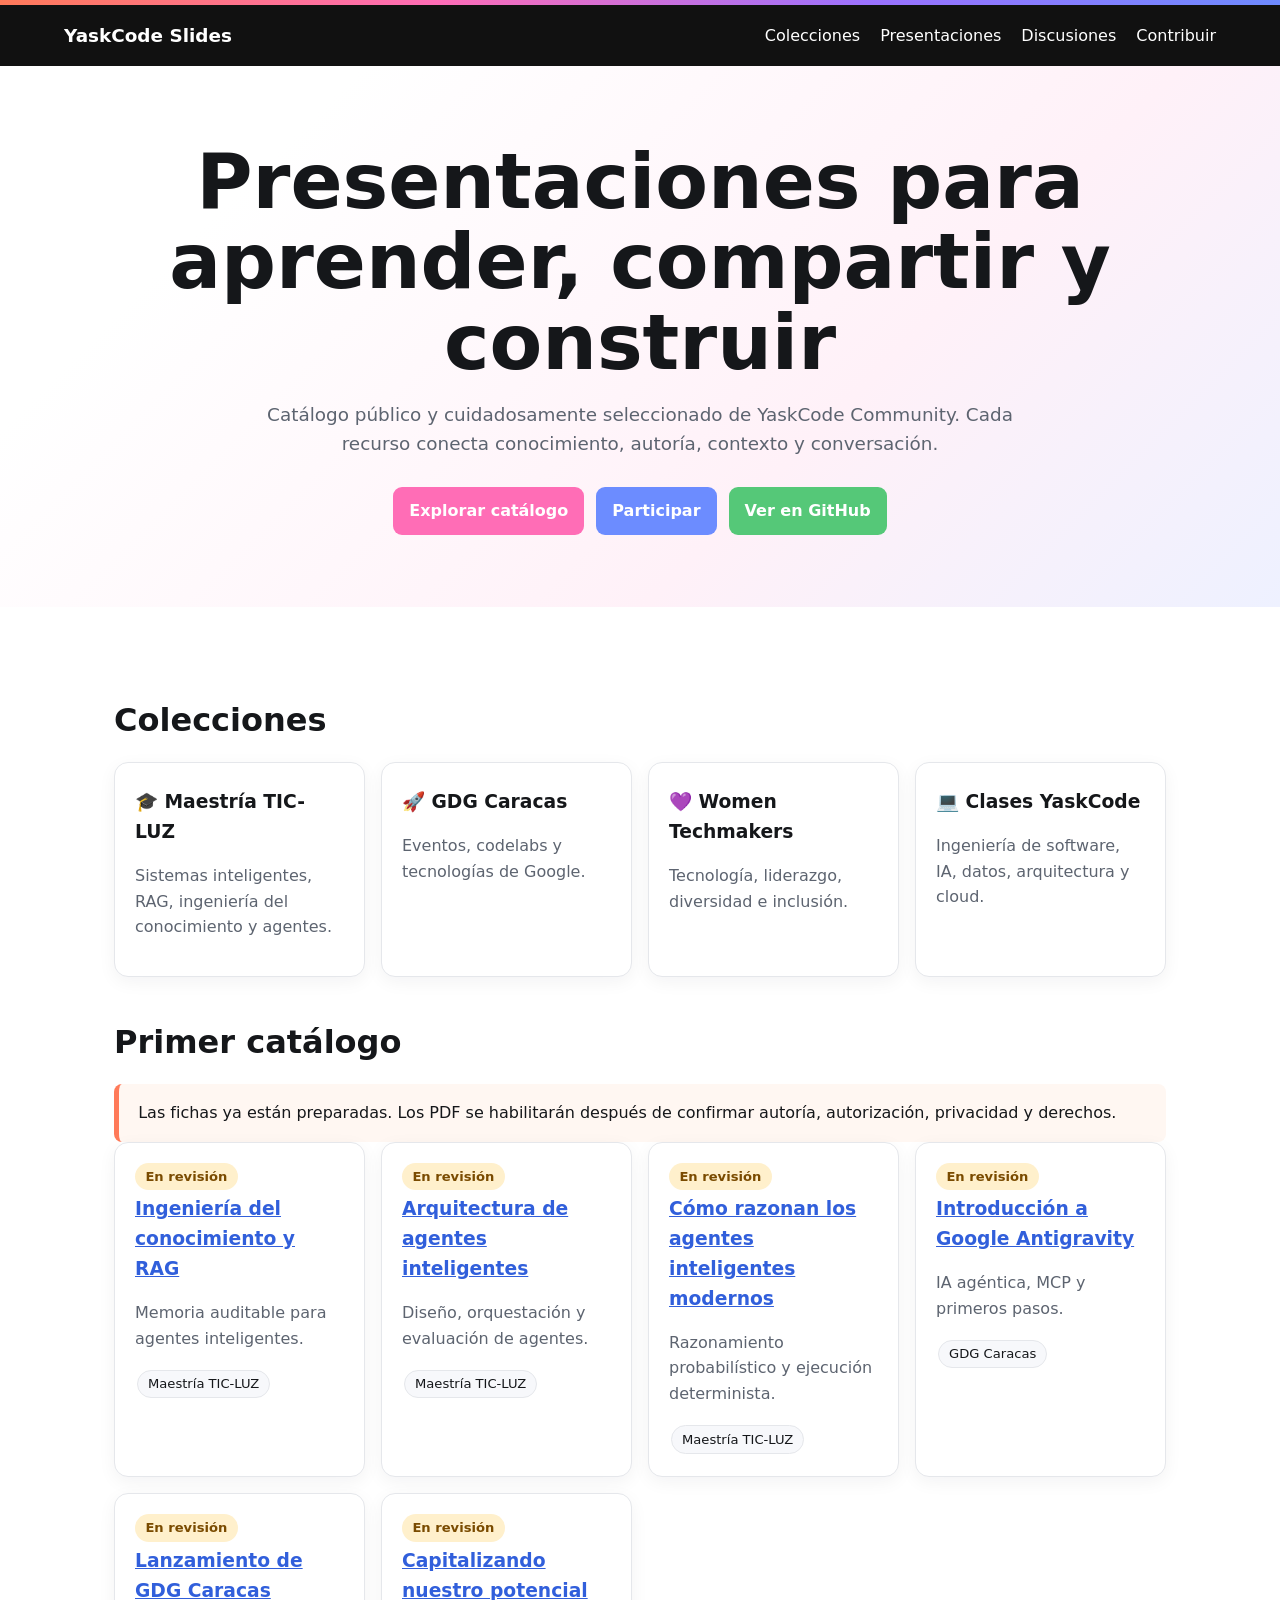
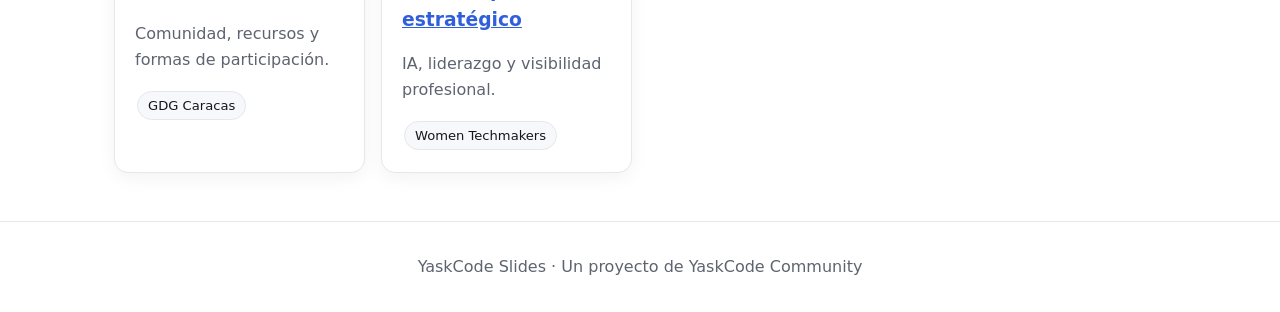
==== docs/index.html @ e6f60c4c "Add initial catalog homepage" ====
<!doctype html><html lang="es"><head><meta charset="utf-8"><meta name="viewport" content="width=device-width,initial-scale=1"><title>YaskCode Slides | Presentaciones educativas</title><meta name="description" content="Catálogo de presentaciones educativas sobre inteligencia artificial, ingeniería de software, datos, cloud y comunidades tecnológicas."><link rel="canonical" href="https://yaskcode-community.github.io/yaskcode-slides/"><meta property="og:title" content="YaskCode Slides"><meta property="og:description" content="Presentaciones educativas para aprender, compartir y construir."><meta property="og:type" content="website"><meta property="og:url" content="https://yaskcode-community.github.io/yaskcode-slides/"><link rel="stylesheet" href="assets/styles.css"></head><body><header><nav><strong>YaskCode Slides</strong><a href="#colecciones">Colecciones</a><a href="#presentaciones">Presentaciones</a><a href="https://github.com/orgs/YaskCode-community/discussions">Discusiones</a><a href="https://github.com/YaskCode-community/yaskcode-slides/blob/main/SUBMISSION_GUIDE.md">Contribuir</a></nav></header><section class="hero"><h1>Presentaciones para aprender, compartir y construir</h1><p>Catálogo público y cuidadosamente seleccionado de YaskCode Community. Cada recurso conecta conocimiento, autoría, contexto y conversación.</p><div class="actions"><a class="button pink" href="#presentaciones">Explorar catálogo</a><a class="button" href="https://github.com/orgs/YaskCode-community/discussions">Participar</a><a class="button green" href="https://github.com/YaskCode-community/yaskcode-slides">Ver en GitHub</a></div></section><main><section id="colecciones"><h2>Colecciones</h2><div class="collections"><article class="card"><h3>🎓 Maestría TIC-LUZ</h3><p>Sistemas inteligentes, RAG, ingeniería del conocimiento y agentes.</p></article><article class="card"><h3>🚀 GDG Caracas</h3><p>Eventos, codelabs y tecnologías de Google.</p></article><article class="card"><h3>💜 Women Techmakers</h3><p>Tecnología, liderazgo, diversidad e inclusión.</p></article><article class="card"><h3>💻 Clases YaskCode</h3><p>Ingeniería de software, IA, datos, arquitectura y cloud.</p></article></div></section><section id="presentaciones"><h2>Primer catálogo</h2><div class="notice">Las fichas ya están preparadas. Los PDF se habilitarán después de confirmar autoría, autorización, privacidad y derechos.</div><div class="cards"><article class="card"><span class="status">En revisión</span><h3><a href="presentations/ingenieria-del-conocimiento-rag/">Ingeniería del conocimiento y RAG</a></h3><p>Memoria auditable para agentes inteligentes.</p><span class="tag">Maestría TIC-LUZ</span></article><article class="card"><span class="status">En revisión</span><h3><a href="presentations/arquitectura-agentes-inteligentes/">Arquitectura de agentes inteligentes</a></h3><p>Diseño, orquestación y evaluación de agentes.</p><span class="tag">Maestría TIC-LUZ</span></article><article class="card"><span class="status">En revisión</span><h3><a href="presentations/como-razonan-agentes-inteligentes/">Cómo razonan los agentes inteligentes modernos</a></h3><p>Razonamiento probabilístico y ejecución determinista.</p><span class="tag">Maestría TIC-LUZ</span></article><article class="card"><span class="status">En revisión</span><h3><a href="presentations/introduccion-google-antigravity/">Introducción a Google Antigravity</a></h3><p>IA agéntica, MCP y primeros pasos.</p><span class="tag">GDG Caracas</span></article><article class="card"><span class="status">En revisión</span><h3><a href="presentations/lanzamiento-gdg-caracas/">Lanzamiento de GDG Caracas</a></h3><p>Comunidad, recursos y formas de participación.</p><span class="tag">GDG Caracas</span></article><article class="card"><span class="status">En revisión</span><h3><a href="presentations/capitalizando-potencial-estrategico/">Capitalizando nuestro potencial estratégico</a></h3><p>IA, liderazgo y visibilidad profesional.</p><span class="tag">Women Techmakers</span></article></div></section></main><footer>YaskCode Slides · Un proyecto de YaskCode Community</footer></body></html>
---- docs/assets/styles.css ----
:root{--ink:#15171a;--muted:#5d6470;--line:#e5e7eb;--pink:#ff6db6;--blue:#6c8cff;--green:#55c878;--orange:#ff7a59;--purple:#9b72ff;--bg:#fff;--soft:#f7f8fb}*{box-sizing:border-box}body{margin:0;font-family:Inter,ui-sans-serif,system-ui,-apple-system,BlinkMacSystemFont,"Segoe UI",sans-serif;color:var(--ink);background:var(--bg);line-height:1.6}a{color:#315fdb}header{background:linear-gradient(110deg,var(--orange),var(--pink),var(--purple),var(--blue));padding:5px 0 0}nav{background:#111;color:#fff;padding:1rem max(5vw,1rem);display:flex;gap:1.25rem;align-items:center;flex-wrap:wrap}nav strong{font-size:1.15rem;margin-right:auto}nav a{color:#fff;text-decoration:none}.hero{padding:4.5rem max(5vw,1rem);background:linear-gradient(135deg,#fff 20%,#fff1f8 65%,#eef1ff);text-align:center}.hero h1{font-size:clamp(2.2rem,6vw,4.8rem);line-height:1.05;margin:.2rem 0 1rem}.hero p{max-width:760px;margin:0 auto;color:var(--muted);font-size:1.15rem}.actions{display:flex;justify-content:center;gap:.75rem;flex-wrap:wrap;margin-top:1.8rem}.button{display:inline-block;padding:.7rem 1rem;border-radius:9px;color:#fff;text-decoration:none;font-weight:700;background:var(--blue)}.button.pink{background:var(--pink)}.button.green{background:var(--green)}main{max-width:1180px;margin:auto;padding:3rem max(5vw,1rem)}h2{font-size:2rem;margin:2.5rem 0 1rem}.collections,.cards{display:grid;grid-template-columns:repeat(auto-fit,minmax(240px,1fr));gap:1rem}.card{border:1px solid var(--line);border-radius:14px;padding:1.25rem;background:#fff;box-shadow:0 5px 18px rgba(20,25,35,.05)}.card h3{margin:.25rem 0}.card p{color:var(--muted)}.tag{display:inline-block;background:var(--soft);border:1px solid var(--line);border-radius:999px;padding:.18rem .6rem;margin:.15rem;font-size:.82rem}.status{display:inline-block;color:#7a4b00;background:#fff0cc;border-radius:999px;padding:.2rem .65rem;font-size:.82rem;font-weight:700}.meta{display:grid;grid-template-columns:repeat(auto-fit,minmax(180px,1fr));gap:1rem;background:var(--soft);padding:1rem;border-radius:12px}.meta div span{display:block;color:var(--muted);font-size:.84rem}.notice{border-left:5px solid var(--orange);background:#fff7f2;padding:1rem 1.2rem;border-radius:8px}.breadcrumb{font-size:.9rem;color:var(--muted);margin-bottom:1rem}footer{border-top:1px solid var(--line);padding:2rem max(5vw,1rem);text-align:center;color:var(--muted)}@media(max-width:600px){nav{align-items:flex-start}.hero{padding-top:3rem}.card{padding:1rem}}
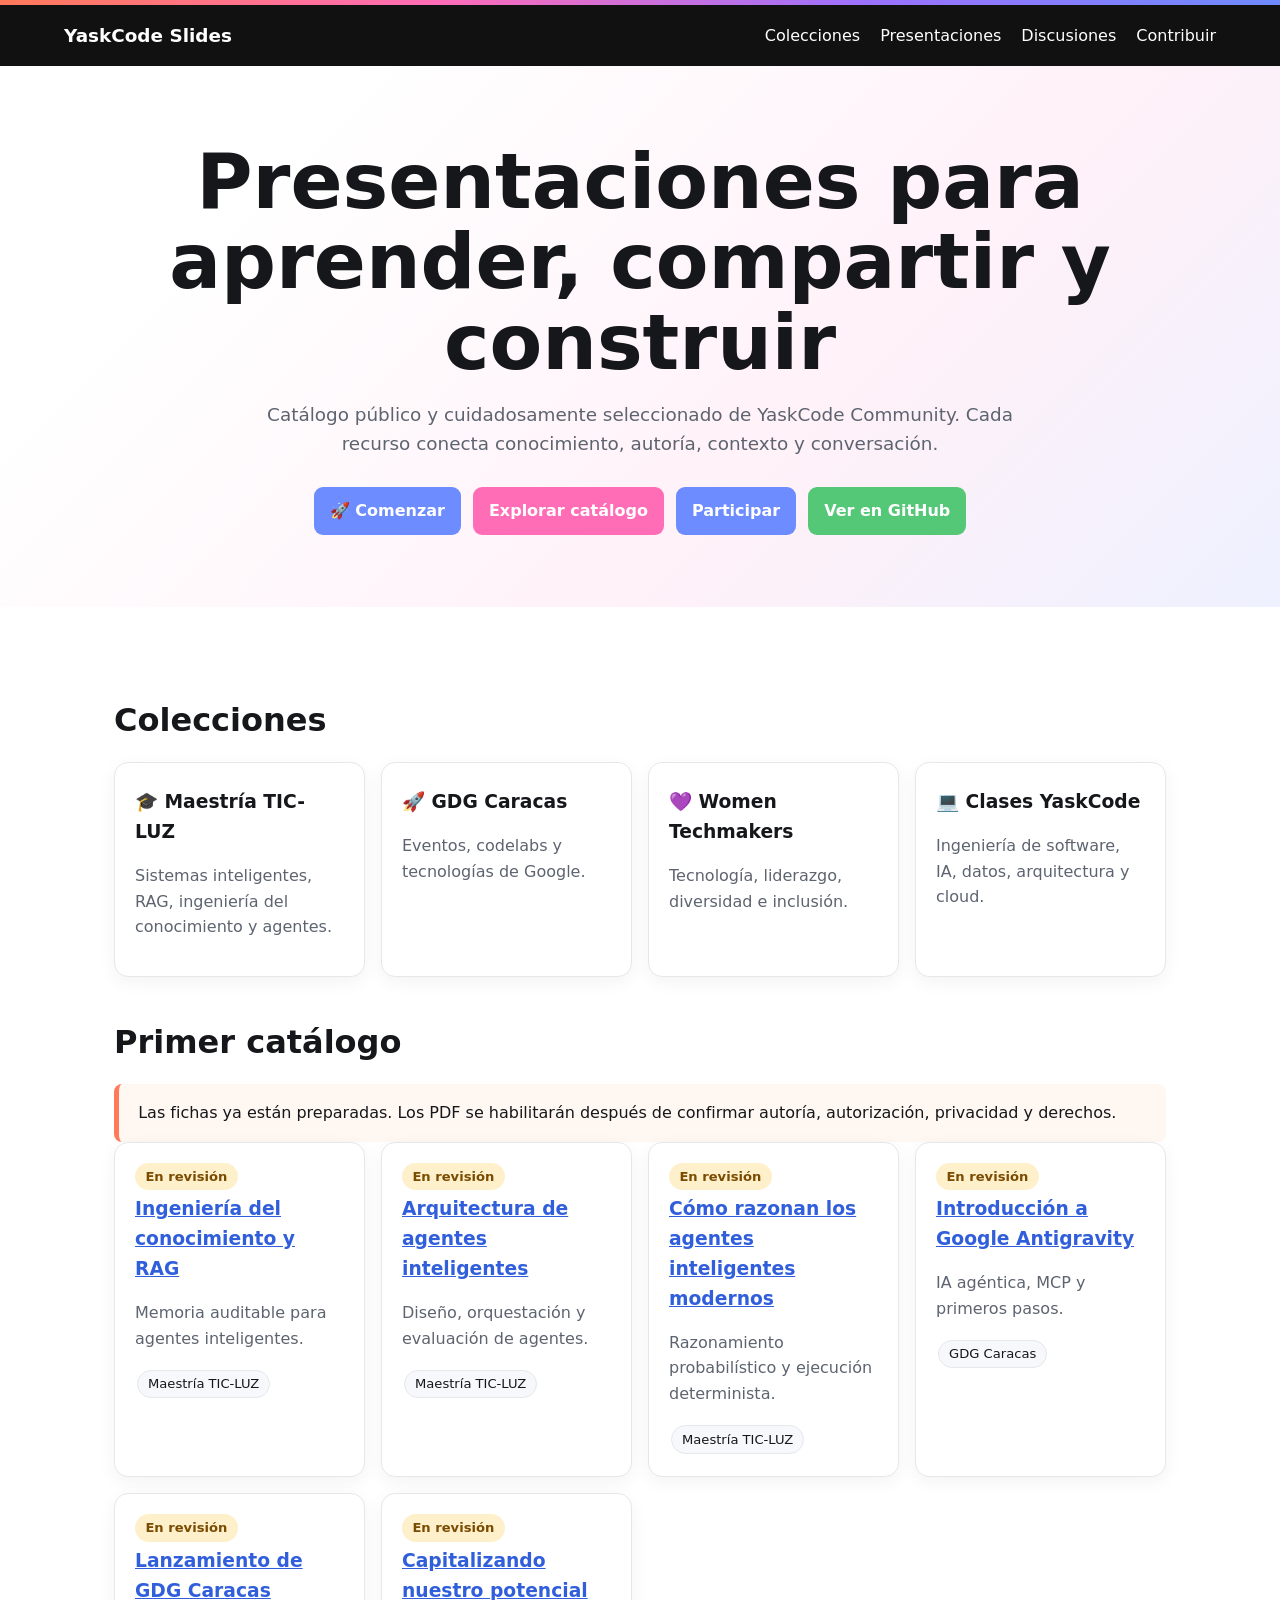
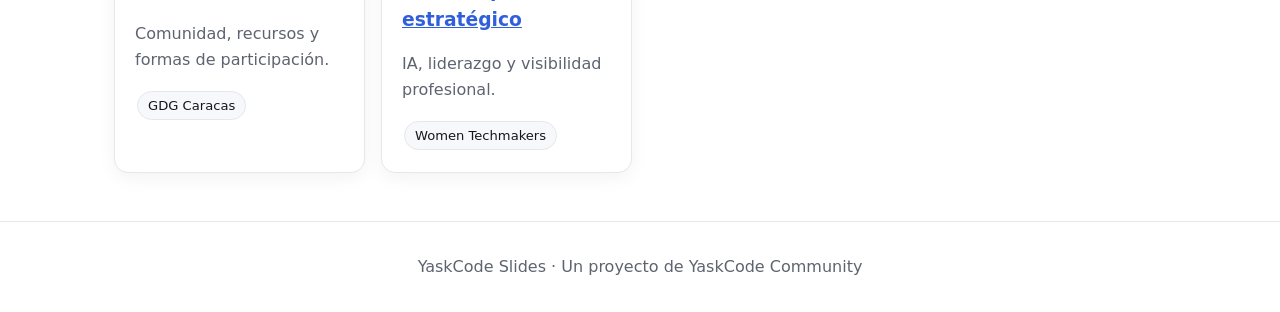
==== commit 1b4fbde8: "Add orange start button to catalog homepage" ====
--- a/docs/index.html
+++ b/docs/index.html
@@ -1 +1 @@
-<!doctype html><html lang="es"><head><meta charset="utf-8"><meta name="viewport" content="width=device-width,initial-scale=1"><title>YaskCode Slides | Presentaciones educativas</title><meta name="description" content="Catálogo de presentaciones educativas sobre inteligencia artificial, ingeniería de software, datos, cloud y comunidades tecnológicas."><link rel="canonical" href="https://yaskcode-community.github.io/yaskcode-slides/"><meta property="og:title" content="YaskCode Slides"><meta property="og:description" content="Presentaciones educativas para aprender, compartir y construir."><meta property="og:type" content="website"><meta property="og:url" content="https://yaskcode-community.github.io/yaskcode-slides/"><link rel="stylesheet" href="assets/styles.css"></head><body><header><nav><strong>YaskCode Slides</strong><a href="#colecciones">Colecciones</a><a href="#presentaciones">Presentaciones</a><a href="https://github.com/orgs/YaskCode-community/discussions">Discusiones</a><a href="https://github.com/YaskCode-community/yaskcode-slides/blob/main/SUBMISSION_GUIDE.md">Contribuir</a></nav></header><section class="hero"><h1>Presentaciones para aprender, compartir y construir</h1><p>Catálogo público y cuidadosamente seleccionado de YaskCode Community. Cada recurso conecta conocimiento, autoría, contexto y conversación.</p><div class="actions"><a class="button pink" href="#presentaciones">Explorar catálogo</a><a class="button" href="https://github.com/orgs/YaskCode-community/discussions">Participar</a><a class="button green" href="https://github.com/YaskCode-community/yaskcode-slides">Ver en GitHub</a></div></section><main><section id="colecciones"><h2>Colecciones</h2><div class="collections"><article class="card"><h3>🎓 Maestría TIC-LUZ</h3><p>Sistemas inteligentes, RAG, ingeniería del conocimiento y agentes.</p></article><article class="card"><h3>🚀 GDG Caracas</h3><p>Eventos, codelabs y tecnologías de Google.</p></article><article class="card"><h3>💜 Women Techmakers</h3><p>Tecnología, liderazgo, diversidad e inclusión.</p></article><article class="card"><h3>💻 Clases YaskCode</h3><p>Ingeniería de software, IA, datos, arquitectura y cloud.</p></article></div></section><section id="presentaciones"><h2>Primer catálogo</h2><div class="notice">Las fichas ya están preparadas. Los PDF se habilitarán después de confirmar autoría, autorización, privacidad y derechos.</div><div class="cards"><article class="card"><span class="status">En revisión</span><h3><a href="presentations/ingenieria-del-conocimiento-rag/">Ingeniería del conocimiento y RAG</a></h3><p>Memoria auditable para agentes inteligentes.</p><span class="tag">Maestría TIC-LUZ</span></article><article class="card"><span class="status">En revisión</span><h3><a href="presentations/arquitectura-agentes-inteligentes/">Arquitectura de agentes inteligentes</a></h3><p>Diseño, orquestación y evaluación de agentes.</p><span class="tag">Maestría TIC-LUZ</span></article><article class="card"><span class="status">En revisión</span><h3><a href="presentations/como-razonan-agentes-inteligentes/">Cómo razonan los agentes inteligentes modernos</a></h3><p>Razonamiento probabilístico y ejecución determinista.</p><span class="tag">Maestría TIC-LUZ</span></article><article class="card"><span class="status">En revisión</span><h3><a href="presentations/introduccion-google-antigravity/">Introducción a Google Antigravity</a></h3><p>IA agéntica, MCP y primeros pasos.</p><span class="tag">GDG Caracas</span></article><article class="card"><span class="status">En revisión</span><h3><a href="presentations/lanzamiento-gdg-caracas/">Lanzamiento de GDG Caracas</a></h3><p>Comunidad, recursos y formas de participación.</p><span class="tag">GDG Caracas</span></article><article class="card"><span class="status">En revisión</span><h3><a href="presentations/capitalizando-potencial-estrategico/">Capitalizando nuestro potencial estratégico</a></h3><p>IA, liderazgo y visibilidad profesional.</p><span class="tag">Women Techmakers</span></article></div></section></main><footer>YaskCode Slides · Un proyecto de YaskCode Community</footer></body></html>+<!doctype html><html lang="es"><head><meta charset="utf-8"><meta name="viewport" content="width=device-width,initial-scale=1"><title>YaskCode Slides | Presentaciones educativas</title><meta name="description" content="Catálogo de presentaciones educativas sobre inteligencia artificial, ingeniería de software, datos, cloud y comunidades tecnológicas."><link rel="canonical" href="https://yaskcode-community.github.io/yaskcode-slides/"><meta property="og:title" content="YaskCode Slides"><meta property="og:description" content="Presentaciones educativas para aprender, compartir y construir."><meta property="og:type" content="website"><meta property="og:url" content="https://yaskcode-community.github.io/yaskcode-slides/"><link rel="stylesheet" href="assets/styles.css"></head><body><header><nav><strong>YaskCode Slides</strong><a href="#colecciones">Colecciones</a><a href="#presentaciones">Presentaciones</a><a href="https://github.com/orgs/YaskCode-community/discussions">Discusiones</a><a href="https://github.com/YaskCode-community/yaskcode-slides/blob/main/SUBMISSION_GUIDE.md">Contribuir</a></nav></header><section class="hero"><h1>Presentaciones para aprender, compartir y construir</h1><p>Catálogo público y cuidadosamente seleccionado de YaskCode Community. Cada recurso conecta conocimiento, autoría, contexto y conversación.</p><div class="actions"><a class="button orange" href="https://github.com/orgs/YaskCode-community/discussions/2">🚀 Comenzar</a><a class="button pink" href="#presentaciones">Explorar catálogo</a><a class="button" href="https://github.com/orgs/YaskCode-community/discussions">Participar</a><a class="button green" href="https://github.com/YaskCode-community/yaskcode-slides">Ver en GitHub</a></div></section><main><section id="colecciones"><h2>Colecciones</h2><div class="collections"><article class="card"><h3>🎓 Maestría TIC-LUZ</h3><p>Sistemas inteligentes, RAG, ingeniería del conocimiento y agentes.</p></article><article class="card"><h3>🚀 GDG Caracas</h3><p>Eventos, codelabs y tecnologías de Google.</p></article><article class="card"><h3>💜 Women Techmakers</h3><p>Tecnología, liderazgo, diversidad e inclusión.</p></article><article class="card"><h3>💻 Clases YaskCode</h3><p>Ingeniería de software, IA, datos, arquitectura y cloud.</p></article></div></section><section id="presentaciones"><h2>Primer catálogo</h2><div class="notice">Las fichas ya están preparadas. Los PDF se habilitarán después de confirmar autoría, autorización, privacidad y derechos.</div><div class="cards"><article class="card"><span class="status">En revisión</span><h3><a href="presentations/ingenieria-del-conocimiento-rag/">Ingeniería del conocimiento y RAG</a></h3><p>Memoria auditable para agentes inteligentes.</p><span class="tag">Maestría TIC-LUZ</span></article><article class="card"><span class="status">En revisión</span><h3><a href="presentations/arquitectura-agentes-inteligentes/">Arquitectura de agentes inteligentes</a></h3><p>Diseño, orquestación y evaluación de agentes.</p><span class="tag">Maestría TIC-LUZ</span></article><article class="card"><span class="status">En revisión</span><h3><a href="presentations/como-razonan-agentes-inteligentes/">Cómo razonan los agentes inteligentes modernos</a></h3><p>Razonamiento probabilístico y ejecución determinista.</p><span class="tag">Maestría TIC-LUZ</span></article><article class="card"><span class="status">En revisión</span><h3><a href="presentations/introduccion-google-antigravity/">Introducción a Google Antigravity</a></h3><p>IA agéntica, MCP y primeros pasos.</p><span class="tag">GDG Caracas</span></article><article class="card"><span class="status">En revisión</span><h3><a href="presentations/lanzamiento-gdg-caracas/">Lanzamiento de GDG Caracas</a></h3><p>Comunidad, recursos y formas de participación.</p><span class="tag">GDG Caracas</span></article><article class="card"><span class="status">En revisión</span><h3><a href="presentations/capitalizando-potencial-estrategico/">Capitalizando nuestro potencial estratégico</a></h3><p>IA, liderazgo y visibilidad profesional.</p><span class="tag">Women Techmakers</span></article></div></section></main><footer>YaskCode Slides · Un proyecto de YaskCode Community</footer></body></html>
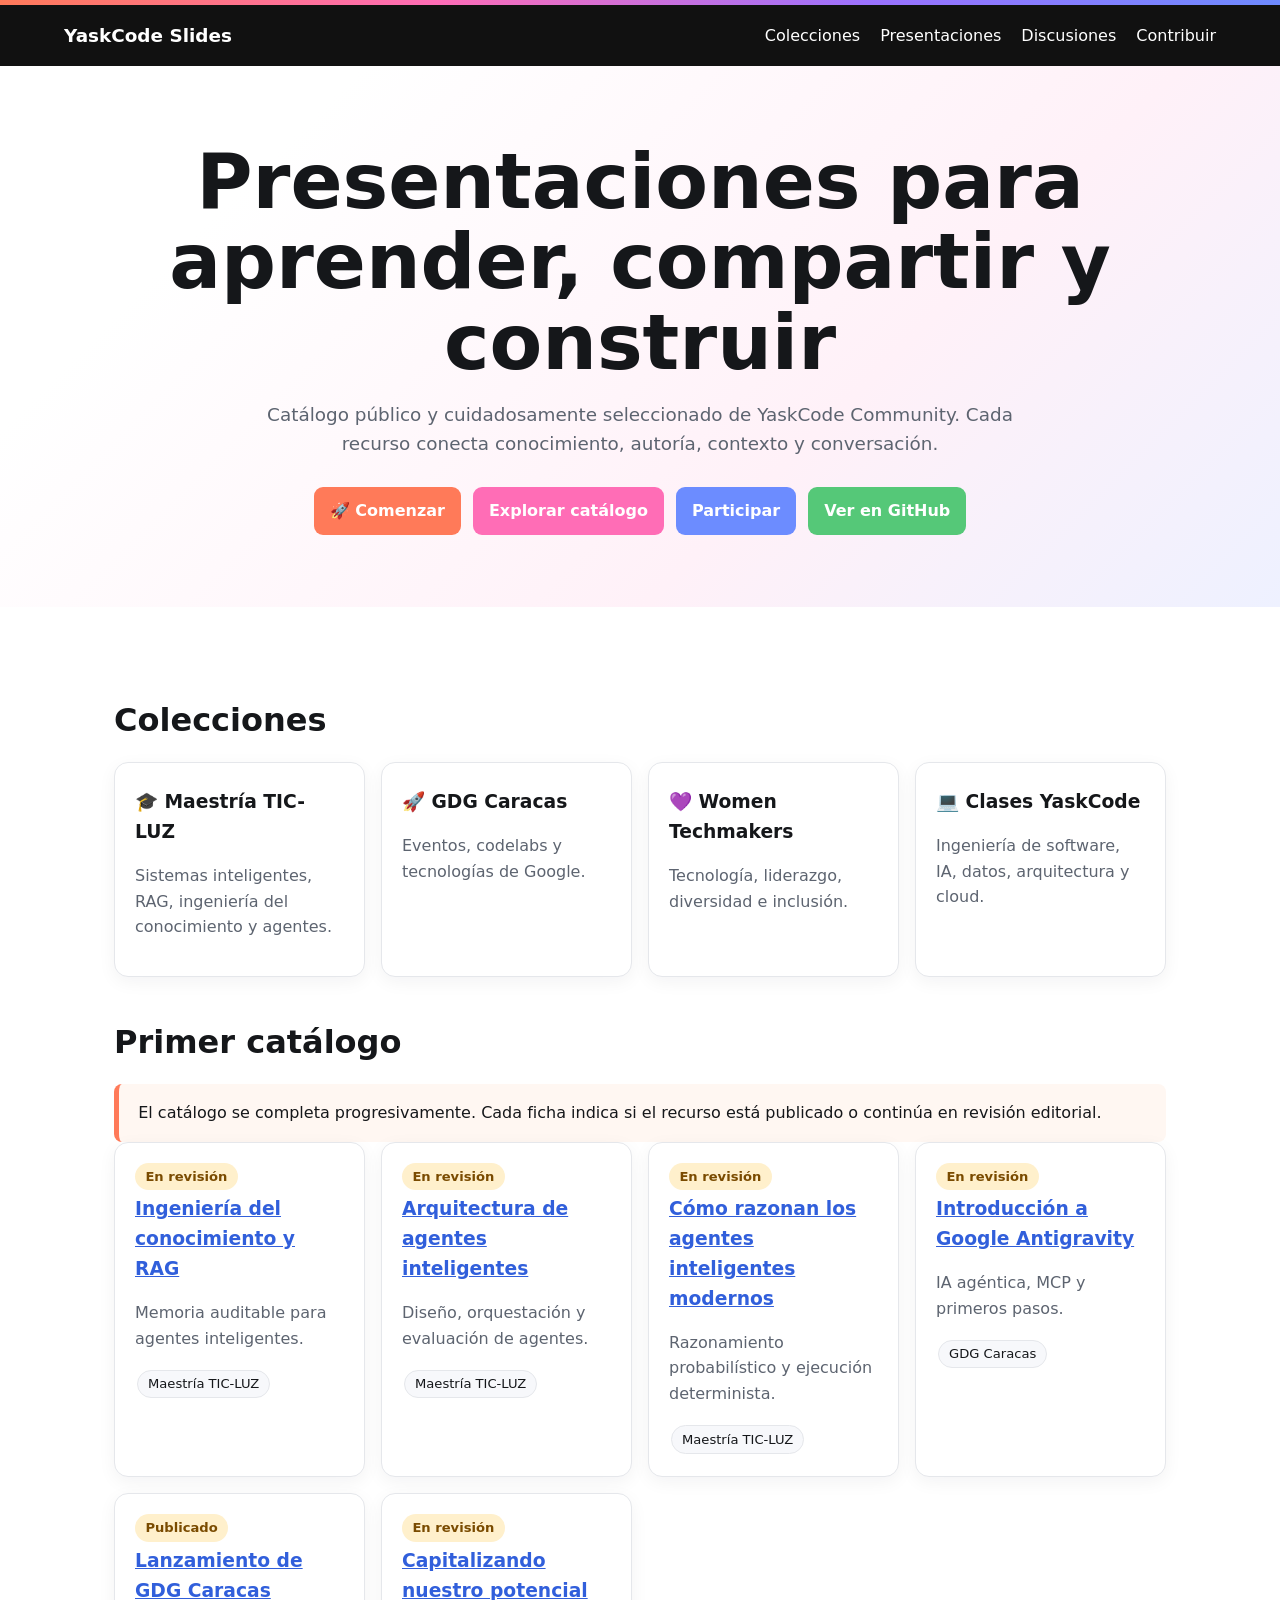
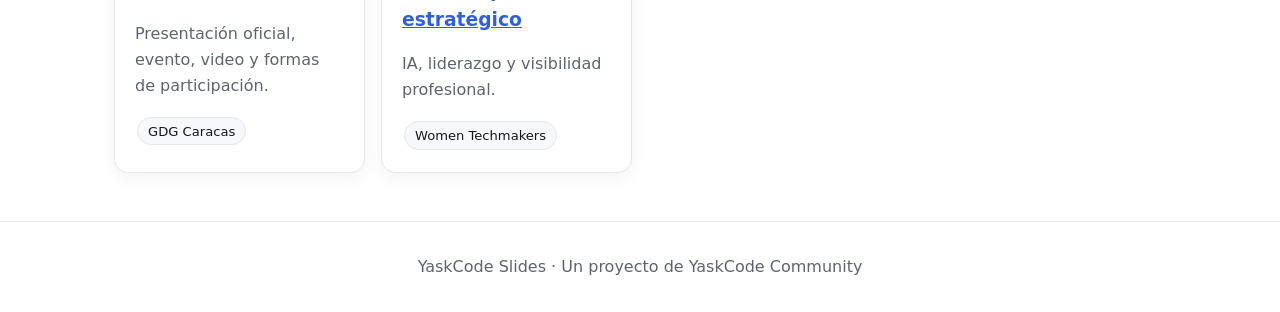
==== commit 17ca0bbd: "Actualizar el catálogo público de YaskCode Slides" ====
--- a/docs/index.html
+++ b/docs/index.html
@@ -1 +1 @@
-<!doctype html><html lang="es"><head><meta charset="utf-8"><meta name="viewport" content="width=device-width,initial-scale=1"><title>YaskCode Slides | Presentaciones educativas</title><meta name="description" content="Catálogo de presentaciones educativas sobre inteligencia artificial, ingeniería de software, datos, cloud y comunidades tecnológicas."><link rel="canonical" href="https://yaskcode-community.github.io/yaskcode-slides/"><meta property="og:title" content="YaskCode Slides"><meta property="og:description" content="Presentaciones educativas para aprender, compartir y construir."><meta property="og:type" content="website"><meta property="og:url" content="https://yaskcode-community.github.io/yaskcode-slides/"><link rel="stylesheet" href="assets/styles.css"></head><body><header><nav><strong>YaskCode Slides</strong><a href="#colecciones">Colecciones</a><a href="#presentaciones">Presentaciones</a><a href="https://github.com/orgs/YaskCode-community/discussions">Discusiones</a><a href="https://github.com/YaskCode-community/yaskcode-slides/blob/main/SUBMISSION_GUIDE.md">Contribuir</a></nav></header><section class="hero"><h1>Presentaciones para aprender, compartir y construir</h1><p>Catálogo público y cuidadosamente seleccionado de YaskCode Community. Cada recurso conecta conocimiento, autoría, contexto y conversación.</p><div class="actions"><a class="button orange" href="https://github.com/orgs/YaskCode-community/discussions/2">🚀 Comenzar</a><a class="button pink" href="#presentaciones">Explorar catálogo</a><a class="button" href="https://github.com/orgs/YaskCode-community/discussions">Participar</a><a class="button green" href="https://github.com/YaskCode-community/yaskcode-slides">Ver en GitHub</a></div></section><main><section id="colecciones"><h2>Colecciones</h2><div class="collections"><article class="card"><h3>🎓 Maestría TIC-LUZ</h3><p>Sistemas inteligentes, RAG, ingeniería del conocimiento y agentes.</p></article><article class="card"><h3>🚀 GDG Caracas</h3><p>Eventos, codelabs y tecnologías de Google.</p></article><article class="card"><h3>💜 Women Techmakers</h3><p>Tecnología, liderazgo, diversidad e inclusión.</p></article><article class="card"><h3>💻 Clases YaskCode</h3><p>Ingeniería de software, IA, datos, arquitectura y cloud.</p></article></div></section><section id="presentaciones"><h2>Primer catálogo</h2><div class="notice">Las fichas ya están preparadas. Los PDF se habilitarán después de confirmar autoría, autorización, privacidad y derechos.</div><div class="cards"><article class="card"><span class="status">En revisión</span><h3><a href="presentations/ingenieria-del-conocimiento-rag/">Ingeniería del conocimiento y RAG</a></h3><p>Memoria auditable para agentes inteligentes.</p><span class="tag">Maestría TIC-LUZ</span></article><article class="card"><span class="status">En revisión</span><h3><a href="presentations/arquitectura-agentes-inteligentes/">Arquitectura de agentes inteligentes</a></h3><p>Diseño, orquestación y evaluación de agentes.</p><span class="tag">Maestría TIC-LUZ</span></article><article class="card"><span class="status">En revisión</span><h3><a href="presentations/como-razonan-agentes-inteligentes/">Cómo razonan los agentes inteligentes modernos</a></h3><p>Razonamiento probabilístico y ejecución determinista.</p><span class="tag">Maestría TIC-LUZ</span></article><article class="card"><span class="status">En revisión</span><h3><a href="presentations/introduccion-google-antigravity/">Introducción a Google Antigravity</a></h3><p>IA agéntica, MCP y primeros pasos.</p><span class="tag">GDG Caracas</span></article><article class="card"><span class="status">En revisión</span><h3><a href="presentations/lanzamiento-gdg-caracas/">Lanzamiento de GDG Caracas</a></h3><p>Comunidad, recursos y formas de participación.</p><span class="tag">GDG Caracas</span></article><article class="card"><span class="status">En revisión</span><h3><a href="presentations/capitalizando-potencial-estrategico/">Capitalizando nuestro potencial estratégico</a></h3><p>IA, liderazgo y visibilidad profesional.</p><span class="tag">Women Techmakers</span></article></div></section></main><footer>YaskCode Slides · Un proyecto de YaskCode Community</footer></body></html>+<!doctype html><html lang="es"><head><meta charset="utf-8"><meta name="viewport" content="width=device-width,initial-scale=1"><title>YaskCode Slides | Presentaciones educativas</title><meta name="description" content="Catálogo de presentaciones educativas sobre inteligencia artificial, ingeniería de software, datos, cloud y comunidades tecnológicas."><link rel="canonical" href="https://yaskcode-community.github.io/yaskcode-slides/"><meta property="og:title" content="YaskCode Slides"><meta property="og:description" content="Presentaciones educativas para aprender, compartir y construir."><meta property="og:type" content="website"><meta property="og:url" content="https://yaskcode-community.github.io/yaskcode-slides/"><link rel="stylesheet" href="assets/styles.css"></head><body><header><nav><strong>YaskCode Slides</strong><a href="#colecciones">Colecciones</a><a href="#presentaciones">Presentaciones</a><a href="https://github.com/orgs/YaskCode-community/discussions">Discusiones</a><a href="https://github.com/YaskCode-community/yaskcode-slides/blob/main/SUBMISSION_GUIDE.md">Contribuir</a></nav></header><section class="hero"><h1>Presentaciones para aprender, compartir y construir</h1><p>Catálogo público y cuidadosamente seleccionado de YaskCode Community. Cada recurso conecta conocimiento, autoría, contexto y conversación.</p><div class="actions"><a class="button orange" href="https://github.com/orgs/YaskCode-community/discussions/2">🚀 Comenzar</a><a class="button pink" href="#presentaciones">Explorar catálogo</a><a class="button" href="https://github.com/orgs/YaskCode-community/discussions">Participar</a><a class="button green" href="https://github.com/YaskCode-community/yaskcode-slides">Ver en GitHub</a></div></section><main><section id="colecciones"><h2>Colecciones</h2><div class="collections"><article class="card"><h3>🎓 Maestría TIC-LUZ</h3><p>Sistemas inteligentes, RAG, ingeniería del conocimiento y agentes.</p></article><article class="card"><h3>🚀 GDG Caracas</h3><p>Eventos, codelabs y tecnologías de Google.</p></article><article class="card"><h3>💜 Women Techmakers</h3><p>Tecnología, liderazgo, diversidad e inclusión.</p></article><article class="card"><h3>💻 Clases YaskCode</h3><p>Ingeniería de software, IA, datos, arquitectura y cloud.</p></article></div></section><section id="presentaciones"><h2>Primer catálogo</h2><div class="notice">El catálogo se completa progresivamente. Cada ficha indica si el recurso está publicado o continúa en revisión editorial.</div><div class="cards"><article class="card"><span class="status">En revisión</span><h3><a href="presentations/ingenieria-del-conocimiento-rag/">Ingeniería del conocimiento y RAG</a></h3><p>Memoria auditable para agentes inteligentes.</p><span class="tag">Maestría TIC-LUZ</span></article><article class="card"><span class="status">En revisión</span><h3><a href="presentations/arquitectura-agentes-inteligentes/">Arquitectura de agentes inteligentes</a></h3><p>Diseño, orquestación y evaluación de agentes.</p><span class="tag">Maestría TIC-LUZ</span></article><article class="card"><span class="status">En revisión</span><h3><a href="presentations/como-razonan-agentes-inteligentes/">Cómo razonan los agentes inteligentes modernos</a></h3><p>Razonamiento probabilístico y ejecución determinista.</p><span class="tag">Maestría TIC-LUZ</span></article><article class="card"><span class="status">En revisión</span><h3><a href="presentations/introduccion-google-antigravity/">Introducción a Google Antigravity</a></h3><p>IA agéntica, MCP y primeros pasos.</p><span class="tag">GDG Caracas</span></article><article class="card"><span class="status">Publicado</span><h3><a href="presentations/lanzamiento-gdg-caracas/">Lanzamiento de GDG Caracas</a></h3><p>Presentación oficial, evento, video y formas de participación.</p><span class="tag">GDG Caracas</span></article><article class="card"><span class="status">En revisión</span><h3><a href="presentations/capitalizando-potencial-estrategico/">Capitalizando nuestro potencial estratégico</a></h3><p>IA, liderazgo y visibilidad profesional.</p><span class="tag">Women Techmakers</span></article></div></section></main><footer>YaskCode Slides · Un proyecto de YaskCode Community</footer></body></html>
--- a/docs/assets/styles.css
+++ b/docs/assets/styles.css
@@ -1 +1 @@
-:root{--ink:#15171a;--muted:#5d6470;--line:#e5e7eb;--pink:#ff6db6;--blue:#6c8cff;--green:#55c878;--orange:#ff7a59;--purple:#9b72ff;--bg:#fff;--soft:#f7f8fb}*{box-sizing:border-box}body{margin:0;font-family:Inter,ui-sans-serif,system-ui,-apple-system,BlinkMacSystemFont,"Segoe UI",sans-serif;color:var(--ink);background:var(--bg);line-height:1.6}a{color:#315fdb}header{background:linear-gradient(110deg,var(--orange),var(--pink),var(--purple),var(--blue));padding:5px 0 0}nav{background:#111;color:#fff;padding:1rem max(5vw,1rem);display:flex;gap:1.25rem;align-items:center;flex-wrap:wrap}nav strong{font-size:1.15rem;margin-right:auto}nav a{color:#fff;text-decoration:none}.hero{padding:4.5rem max(5vw,1rem);background:linear-gradient(135deg,#fff 20%,#fff1f8 65%,#eef1ff);text-align:center}.hero h1{font-size:clamp(2.2rem,6vw,4.8rem);line-height:1.05;margin:.2rem 0 1rem}.hero p{max-width:760px;margin:0 auto;color:var(--muted);font-size:1.15rem}.actions{display:flex;justify-content:center;gap:.75rem;flex-wrap:wrap;margin-top:1.8rem}.button{display:inline-block;padding:.7rem 1rem;border-radius:9px;color:#fff;text-decoration:none;font-weight:700;background:var(--blue)}.button.pink{background:var(--pink)}.button.green{background:var(--green)}main{max-width:1180px;margin:auto;padding:3rem max(5vw,1rem)}h2{font-size:2rem;margin:2.5rem 0 1rem}.collections,.cards{display:grid;grid-template-columns:repeat(auto-fit,minmax(240px,1fr));gap:1rem}.card{border:1px solid var(--line);border-radius:14px;padding:1.25rem;background:#fff;box-shadow:0 5px 18px rgba(20,25,35,.05)}.card h3{margin:.25rem 0}.card p{color:var(--muted)}.tag{display:inline-block;background:var(--soft);border:1px solid var(--line);border-radius:999px;padding:.18rem .6rem;margin:.15rem;font-size:.82rem}.status{display:inline-block;color:#7a4b00;background:#fff0cc;border-radius:999px;padding:.2rem .65rem;font-size:.82rem;font-weight:700}.meta{display:grid;grid-template-columns:repeat(auto-fit,minmax(180px,1fr));gap:1rem;background:var(--soft);padding:1rem;border-radius:12px}.meta div span{display:block;color:var(--muted);font-size:.84rem}.notice{border-left:5px solid var(--orange);background:#fff7f2;padding:1rem 1.2rem;border-radius:8px}.breadcrumb{font-size:.9rem;color:var(--muted);margin-bottom:1rem}footer{border-top:1px solid var(--line);padding:2rem max(5vw,1rem);text-align:center;color:var(--muted)}@media(max-width:600px){nav{align-items:flex-start}.hero{padding-top:3rem}.card{padding:1rem}}
+:root{--ink:#15171a;--muted:#5d6470;--line:#e5e7eb;--pink:#ff6db6;--blue:#6c8cff;--green:#55c878;--orange:#ff7a59;--purple:#9b72ff;--bg:#fff;--soft:#f7f8fb}*{box-sizing:border-box}body{margin:0;font-family:Inter,ui-sans-serif,system-ui,-apple-system,BlinkMacSystemFont,"Segoe UI",sans-serif;color:var(--ink);background:var(--bg);line-height:1.6}a{color:#315fdb}header{background:linear-gradient(110deg,var(--orange),var(--pink),var(--purple),var(--blue));padding:5px 0 0}nav{background:#111;color:#fff;padding:1rem max(5vw,1rem);display:flex;gap:1.25rem;align-items:center;flex-wrap:wrap}nav strong{font-size:1.15rem;margin-right:auto}nav a{color:#fff;text-decoration:none}.hero{padding:4.5rem max(5vw,1rem);background:linear-gradient(135deg,#fff 20%,#fff1f8 65%,#eef1ff);text-align:center}.hero h1{font-size:clamp(2.2rem,6vw,4.8rem);line-height:1.05;margin:.2rem 0 1rem}.hero p{max-width:760px;margin:0 auto;color:var(--muted);font-size:1.15rem}.actions{display:flex;justify-content:center;gap:.75rem;flex-wrap:wrap;margin-top:1.8rem}.button{display:inline-block;padding:.7rem 1rem;border-radius:9px;color:#fff;text-decoration:none;font-weight:700;background:var(--blue)}.button.orange{background:var(--orange)}.button.pink{background:var(--pink)}.button.green{background:var(--green)}main{max-width:1180px;margin:auto;padding:3rem max(5vw,1rem)}h2{font-size:2rem;margin:2.5rem 0 1rem}.collections,.cards{display:grid;grid-template-columns:repeat(auto-fit,minmax(240px,1fr));gap:1rem}.card{border:1px solid var(--line);border-radius:14px;padding:1.25rem;background:#fff;box-shadow:0 5px 18px rgba(20,25,35,.05)}.card h3{margin:.25rem 0}.card p{color:var(--muted)}.tag{display:inline-block;background:var(--soft);border:1px solid var(--line);border-radius:999px;padding:.18rem .6rem;margin:.15rem;font-size:.82rem}.status{display:inline-block;color:#7a4b00;background:#fff0cc;border-radius:999px;padding:.2rem .65rem;font-size:.82rem;font-weight:700}.meta{display:grid;grid-template-columns:repeat(auto-fit,minmax(180px,1fr));gap:1rem;background:var(--soft);padding:1rem;border-radius:12px}.meta div span{display:block;color:var(--muted);font-size:.84rem}.notice{border-left:5px solid var(--orange);background:#fff7f2;padding:1rem 1.2rem;border-radius:8px}.breadcrumb{font-size:.9rem;color:var(--muted);margin-bottom:1rem}footer{border-top:1px solid var(--line);padding:2rem max(5vw,1rem);text-align:center;color:var(--muted)}@media(max-width:600px){nav{align-items:flex-start}.hero{padding-top:3rem}.card{padding:1rem}}
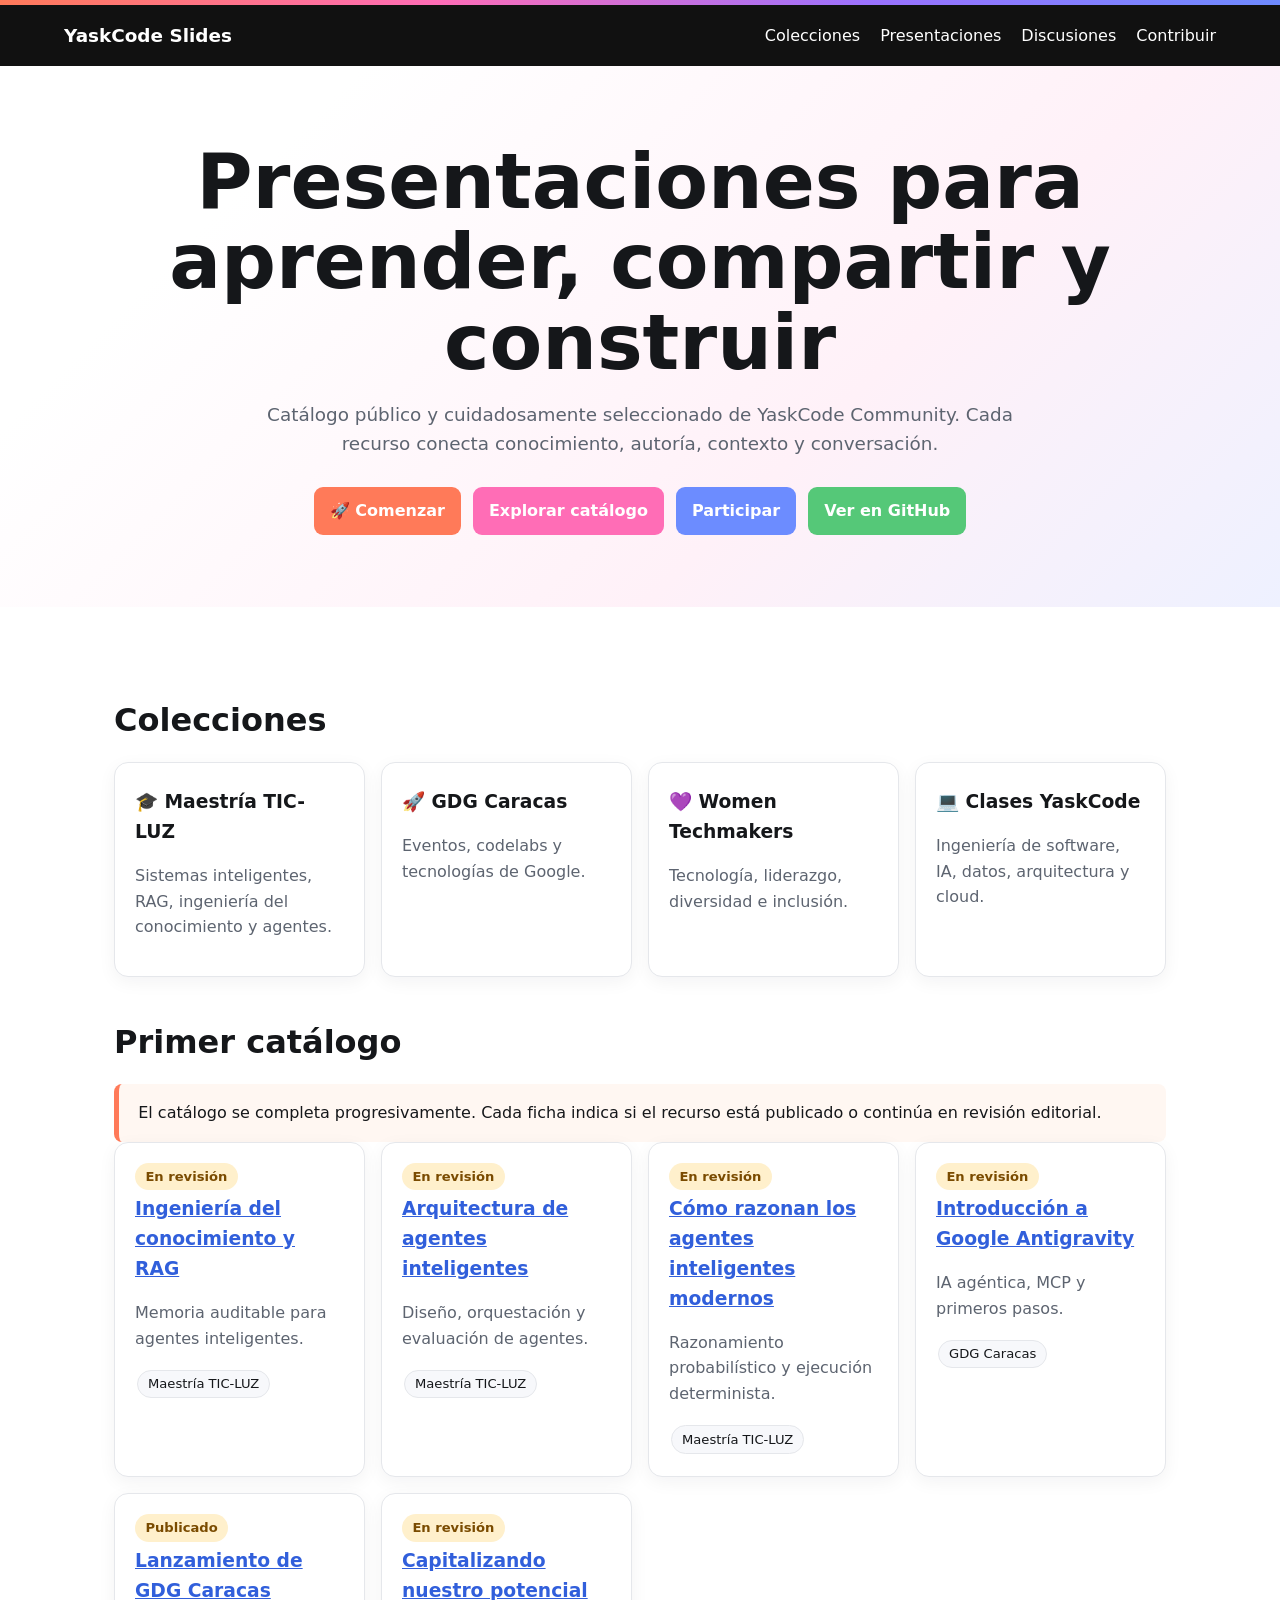
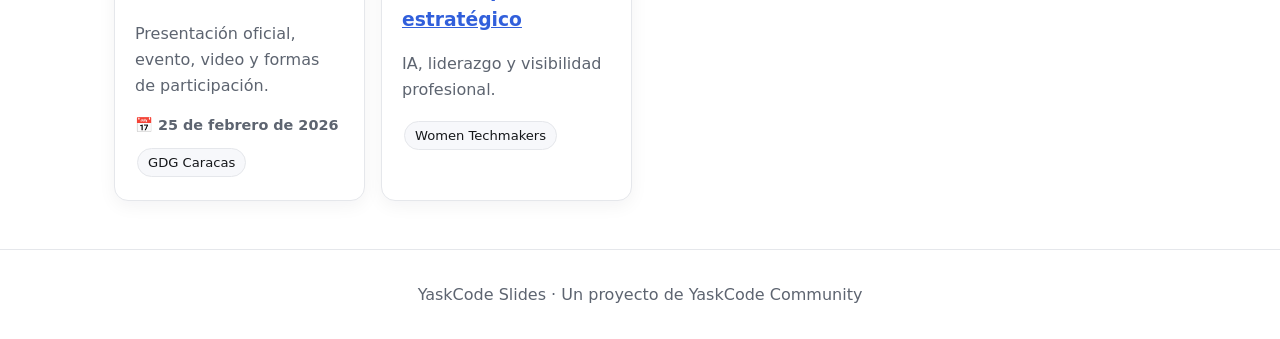
==== commit 0e4f1ab8: "Mejorar la jerarquía de las fichas del catálogo" ====
--- a/docs/index.html
+++ b/docs/index.html
@@ -1 +1 @@
-<!doctype html><html lang="es"><head><meta charset="utf-8"><meta name="viewport" content="width=device-width,initial-scale=1"><title>YaskCode Slides | Presentaciones educativas</title><meta name="description" content="Catálogo de presentaciones educativas sobre inteligencia artificial, ingeniería de software, datos, cloud y comunidades tecnológicas."><link rel="canonical" href="https://yaskcode-community.github.io/yaskcode-slides/"><meta property="og:title" content="YaskCode Slides"><meta property="og:description" content="Presentaciones educativas para aprender, compartir y construir."><meta property="og:type" content="website"><meta property="og:url" content="https://yaskcode-community.github.io/yaskcode-slides/"><link rel="stylesheet" href="assets/styles.css"></head><body><header><nav><strong>YaskCode Slides</strong><a href="#colecciones">Colecciones</a><a href="#presentaciones">Presentaciones</a><a href="https://github.com/orgs/YaskCode-community/discussions">Discusiones</a><a href="https://github.com/YaskCode-community/yaskcode-slides/blob/main/SUBMISSION_GUIDE.md">Contribuir</a></nav></header><section class="hero"><h1>Presentaciones para aprender, compartir y construir</h1><p>Catálogo público y cuidadosamente seleccionado de YaskCode Community. Cada recurso conecta conocimiento, autoría, contexto y conversación.</p><div class="actions"><a class="button orange" href="https://github.com/orgs/YaskCode-community/discussions/2">🚀 Comenzar</a><a class="button pink" href="#presentaciones">Explorar catálogo</a><a class="button" href="https://github.com/orgs/YaskCode-community/discussions">Participar</a><a class="button green" href="https://github.com/YaskCode-community/yaskcode-slides">Ver en GitHub</a></div></section><main><section id="colecciones"><h2>Colecciones</h2><div class="collections"><article class="card"><h3>🎓 Maestría TIC-LUZ</h3><p>Sistemas inteligentes, RAG, ingeniería del conocimiento y agentes.</p></article><article class="card"><h3>🚀 GDG Caracas</h3><p>Eventos, codelabs y tecnologías de Google.</p></article><article class="card"><h3>💜 Women Techmakers</h3><p>Tecnología, liderazgo, diversidad e inclusión.</p></article><article class="card"><h3>💻 Clases YaskCode</h3><p>Ingeniería de software, IA, datos, arquitectura y cloud.</p></article></div></section><section id="presentaciones"><h2>Primer catálogo</h2><div class="notice">El catálogo se completa progresivamente. Cada ficha indica si el recurso está publicado o continúa en revisión editorial.</div><div class="cards"><article class="card"><span class="status">En revisión</span><h3><a href="presentations/ingenieria-del-conocimiento-rag/">Ingeniería del conocimiento y RAG</a></h3><p>Memoria auditable para agentes inteligentes.</p><span class="tag">Maestría TIC-LUZ</span></article><article class="card"><span class="status">En revisión</span><h3><a href="presentations/arquitectura-agentes-inteligentes/">Arquitectura de agentes inteligentes</a></h3><p>Diseño, orquestación y evaluación de agentes.</p><span class="tag">Maestría TIC-LUZ</span></article><article class="card"><span class="status">En revisión</span><h3><a href="presentations/como-razonan-agentes-inteligentes/">Cómo razonan los agentes inteligentes modernos</a></h3><p>Razonamiento probabilístico y ejecución determinista.</p><span class="tag">Maestría TIC-LUZ</span></article><article class="card"><span class="status">En revisión</span><h3><a href="presentations/introduccion-google-antigravity/">Introducción a Google Antigravity</a></h3><p>IA agéntica, MCP y primeros pasos.</p><span class="tag">GDG Caracas</span></article><article class="card"><span class="status">Publicado</span><h3><a href="presentations/lanzamiento-gdg-caracas/">Lanzamiento de GDG Caracas</a></h3><p>Presentación oficial, evento, video y formas de participación.</p><span class="tag">GDG Caracas</span></article><article class="card"><span class="status">En revisión</span><h3><a href="presentations/capitalizando-potencial-estrategico/">Capitalizando nuestro potencial estratégico</a></h3><p>IA, liderazgo y visibilidad profesional.</p><span class="tag">Women Techmakers</span></article></div></section></main><footer>YaskCode Slides · Un proyecto de YaskCode Community</footer></body></html>+<!doctype html><html lang="es"><head><meta charset="utf-8"><meta name="viewport" content="width=device-width,initial-scale=1"><title>YaskCode Slides | Presentaciones educativas</title><meta name="description" content="Catálogo de presentaciones educativas sobre inteligencia artificial, ingeniería de software, datos, cloud y comunidades tecnológicas."><link rel="canonical" href="https://yaskcode-community.github.io/yaskcode-slides/"><meta property="og:title" content="YaskCode Slides"><meta property="og:description" content="Presentaciones educativas para aprender, compartir y construir."><meta property="og:type" content="website"><meta property="og:url" content="https://yaskcode-community.github.io/yaskcode-slides/"><link rel="stylesheet" href="assets/styles.css"></head><body><header><nav><strong>YaskCode Slides</strong><a href="#colecciones">Colecciones</a><a href="#presentaciones">Presentaciones</a><a href="https://github.com/orgs/YaskCode-community/discussions">Discusiones</a><a href="https://github.com/YaskCode-community/yaskcode-slides/blob/main/SUBMISSION_GUIDE.md">Contribuir</a></nav></header><section class="hero"><h1>Presentaciones para aprender, compartir y construir</h1><p>Catálogo público y cuidadosamente seleccionado de YaskCode Community. Cada recurso conecta conocimiento, autoría, contexto y conversación.</p><div class="actions"><a class="button orange" href="https://github.com/orgs/YaskCode-community/discussions/2">🚀 Comenzar</a><a class="button pink" href="#presentaciones">Explorar catálogo</a><a class="button" href="https://github.com/orgs/YaskCode-community/discussions">Participar</a><a class="button green" href="https://github.com/YaskCode-community/yaskcode-slides">Ver en GitHub</a></div></section><main><section id="colecciones"><h2>Colecciones</h2><div class="collections"><article class="card"><h3>🎓 Maestría TIC-LUZ</h3><p>Sistemas inteligentes, RAG, ingeniería del conocimiento y agentes.</p></article><article class="card"><h3>🚀 GDG Caracas</h3><p>Eventos, codelabs y tecnologías de Google.</p></article><article class="card"><h3>💜 Women Techmakers</h3><p>Tecnología, liderazgo, diversidad e inclusión.</p></article><article class="card"><h3>💻 Clases YaskCode</h3><p>Ingeniería de software, IA, datos, arquitectura y cloud.</p></article></div></section><section id="presentaciones"><h2>Primer catálogo</h2><div class="notice">El catálogo se completa progresivamente. Cada ficha indica si el recurso está publicado o continúa en revisión editorial.</div><div class="cards"><article class="card"><span class="status">En revisión</span><h3><a href="presentations/ingenieria-del-conocimiento-rag/">Ingeniería del conocimiento y RAG</a></h3><p>Memoria auditable para agentes inteligentes.</p><span class="tag">Maestría TIC-LUZ</span></article><article class="card"><span class="status">En revisión</span><h3><a href="presentations/arquitectura-agentes-inteligentes/">Arquitectura de agentes inteligentes</a></h3><p>Diseño, orquestación y evaluación de agentes.</p><span class="tag">Maestría TIC-LUZ</span></article><article class="card"><span class="status">En revisión</span><h3><a href="presentations/como-razonan-agentes-inteligentes/">Cómo razonan los agentes inteligentes modernos</a></h3><p>Razonamiento probabilístico y ejecución determinista.</p><span class="tag">Maestría TIC-LUZ</span></article><article class="card"><span class="status">En revisión</span><h3><a href="presentations/introduccion-google-antigravity/">Introducción a Google Antigravity</a></h3><p>IA agéntica, MCP y primeros pasos.</p><span class="tag">GDG Caracas</span></article><article class="card"><span class="status">Publicado</span><h3><a href="presentations/lanzamiento-gdg-caracas/">Lanzamiento de GDG Caracas</a></h3><p>Presentación oficial, evento, video y formas de participación.</p><p class="card-date"><span aria-hidden="true">📅</span> <time datetime="2026-02-25">25 de febrero de 2026</time></p><span class="tag">GDG Caracas</span></article><article class="card"><span class="status">En revisión</span><h3><a href="presentations/capitalizando-potencial-estrategico/">Capitalizando nuestro potencial estratégico</a></h3><p>IA, liderazgo y visibilidad profesional.</p><span class="tag">Women Techmakers</span></article></div></section></main><footer>YaskCode Slides · Un proyecto de YaskCode Community</footer></body></html>
--- a/docs/assets/styles.css
+++ b/docs/assets/styles.css
@@ -1 +1 @@
-:root{--ink:#15171a;--muted:#5d6470;--line:#e5e7eb;--pink:#ff6db6;--blue:#6c8cff;--green:#55c878;--orange:#ff7a59;--purple:#9b72ff;--bg:#fff;--soft:#f7f8fb}*{box-sizing:border-box}body{margin:0;font-family:Inter,ui-sans-serif,system-ui,-apple-system,BlinkMacSystemFont,"Segoe UI",sans-serif;color:var(--ink);background:var(--bg);line-height:1.6}a{color:#315fdb}header{background:linear-gradient(110deg,var(--orange),var(--pink),var(--purple),var(--blue));padding:5px 0 0}nav{background:#111;color:#fff;padding:1rem max(5vw,1rem);display:flex;gap:1.25rem;align-items:center;flex-wrap:wrap}nav strong{font-size:1.15rem;margin-right:auto}nav a{color:#fff;text-decoration:none}.hero{padding:4.5rem max(5vw,1rem);background:linear-gradient(135deg,#fff 20%,#fff1f8 65%,#eef1ff);text-align:center}.hero h1{font-size:clamp(2.2rem,6vw,4.8rem);line-height:1.05;margin:.2rem 0 1rem}.hero p{max-width:760px;margin:0 auto;color:var(--muted);font-size:1.15rem}.actions{display:flex;justify-content:center;gap:.75rem;flex-wrap:wrap;margin-top:1.8rem}.button{display:inline-block;padding:.7rem 1rem;border-radius:9px;color:#fff;text-decoration:none;font-weight:700;background:var(--blue)}.button.orange{background:var(--orange)}.button.pink{background:var(--pink)}.button.green{background:var(--green)}main{max-width:1180px;margin:auto;padding:3rem max(5vw,1rem)}h2{font-size:2rem;margin:2.5rem 0 1rem}.collections,.cards{display:grid;grid-template-columns:repeat(auto-fit,minmax(240px,1fr));gap:1rem}.card{border:1px solid var(--line);border-radius:14px;padding:1.25rem;background:#fff;box-shadow:0 5px 18px rgba(20,25,35,.05)}.card h3{margin:.25rem 0}.card p{color:var(--muted)}.tag{display:inline-block;background:var(--soft);border:1px solid var(--line);border-radius:999px;padding:.18rem .6rem;margin:.15rem;font-size:.82rem}.status{display:inline-block;color:#7a4b00;background:#fff0cc;border-radius:999px;padding:.2rem .65rem;font-size:.82rem;font-weight:700}.meta{display:grid;grid-template-columns:repeat(auto-fit,minmax(180px,1fr));gap:1rem;background:var(--soft);padding:1rem;border-radius:12px}.meta div span{display:block;color:var(--muted);font-size:.84rem}.notice{border-left:5px solid var(--orange);background:#fff7f2;padding:1rem 1.2rem;border-radius:8px}.breadcrumb{font-size:.9rem;color:var(--muted);margin-bottom:1rem}footer{border-top:1px solid var(--line);padding:2rem max(5vw,1rem);text-align:center;color:var(--muted)}@media(max-width:600px){nav{align-items:flex-start}.hero{padding-top:3rem}.card{padding:1rem}}
+:root{--ink:#15171a;--muted:#5d6470;--line:#e5e7eb;--pink:#ff6db6;--blue:#6c8cff;--green:#55c878;--orange:#ff7a59;--purple:#9b72ff;--bg:#fff;--soft:#f7f8fb}*{box-sizing:border-box}body{margin:0;font-family:Inter,ui-sans-serif,system-ui,-apple-system,BlinkMacSystemFont,"Segoe UI",sans-serif;color:var(--ink);background:var(--bg);line-height:1.6}a{color:#315fdb}header{background:linear-gradient(110deg,var(--orange),var(--pink),var(--purple),var(--blue));padding:5px 0 0}nav{background:#111;color:#fff;padding:1rem max(5vw,1rem);display:flex;gap:1.25rem;align-items:center;flex-wrap:wrap}nav strong{font-size:1.15rem;margin-right:auto}nav a{color:#fff;text-decoration:none}.hero{padding:4.5rem max(5vw,1rem);background:linear-gradient(135deg,#fff 20%,#fff1f8 65%,#eef1ff);text-align:center}.hero h1{font-size:clamp(2.2rem,6vw,4.8rem);line-height:1.05;margin:.2rem 0 1rem}.hero p{max-width:760px;margin:0 auto;color:var(--muted);font-size:1.15rem}.actions{display:flex;justify-content:center;gap:.75rem;flex-wrap:wrap;margin-top:1.8rem}.button{display:inline-block;padding:.7rem 1rem;border-radius:9px;color:#fff;text-decoration:none;font-weight:700;background:var(--blue)}.button.orange{background:var(--orange)}.button.pink{background:var(--pink)}.button.green{background:var(--green)}main{max-width:1180px;margin:auto;padding:3rem max(5vw,1rem)}h2{font-size:2rem;margin:2.5rem 0 1rem}.collections,.cards{display:grid;grid-template-columns:repeat(auto-fit,minmax(240px,1fr));gap:1rem}.card{border:1px solid var(--line);border-radius:14px;padding:1.25rem;background:#fff;box-shadow:0 5px 18px rgba(20,25,35,.05)}.card h3{margin:.25rem 0}.card p{color:var(--muted)}.card-date{margin:.75rem 0 .55rem;color:var(--ink);font-size:.9rem;font-weight:650}.tag{display:inline-block;background:var(--soft);border:1px solid var(--line);border-radius:999px;padding:.18rem .6rem;margin:.15rem;font-size:.82rem}.status{display:inline-block;color:#7a4b00;background:#fff0cc;border-radius:999px;padding:.2rem .65rem;font-size:.82rem;font-weight:700}.meta{display:grid;grid-template-columns:repeat(auto-fit,minmax(180px,1fr));gap:1rem;background:var(--soft);padding:1rem;border-radius:12px}.section-heading{font-size:1.15rem;margin:1.75rem 0 .65rem}.meta dt{color:var(--muted);font-size:.78rem;font-weight:700;letter-spacing:.02em;text-transform:uppercase}.meta dd{margin:.2rem 0 0;color:var(--ink);font-size:1rem;font-weight:650}.meta dd a{font-weight:700}.notice{border-left:5px solid var(--orange);background:#fff7f2;padding:1rem 1.2rem;border-radius:8px}.breadcrumb{font-size:.9rem;color:var(--muted);margin-bottom:1rem}footer{border-top:1px solid var(--line);padding:2rem max(5vw,1rem);text-align:center;color:var(--muted)}@media(max-width:600px){nav{align-items:flex-start}.hero{padding-top:3rem}.card{padding:1rem}}
